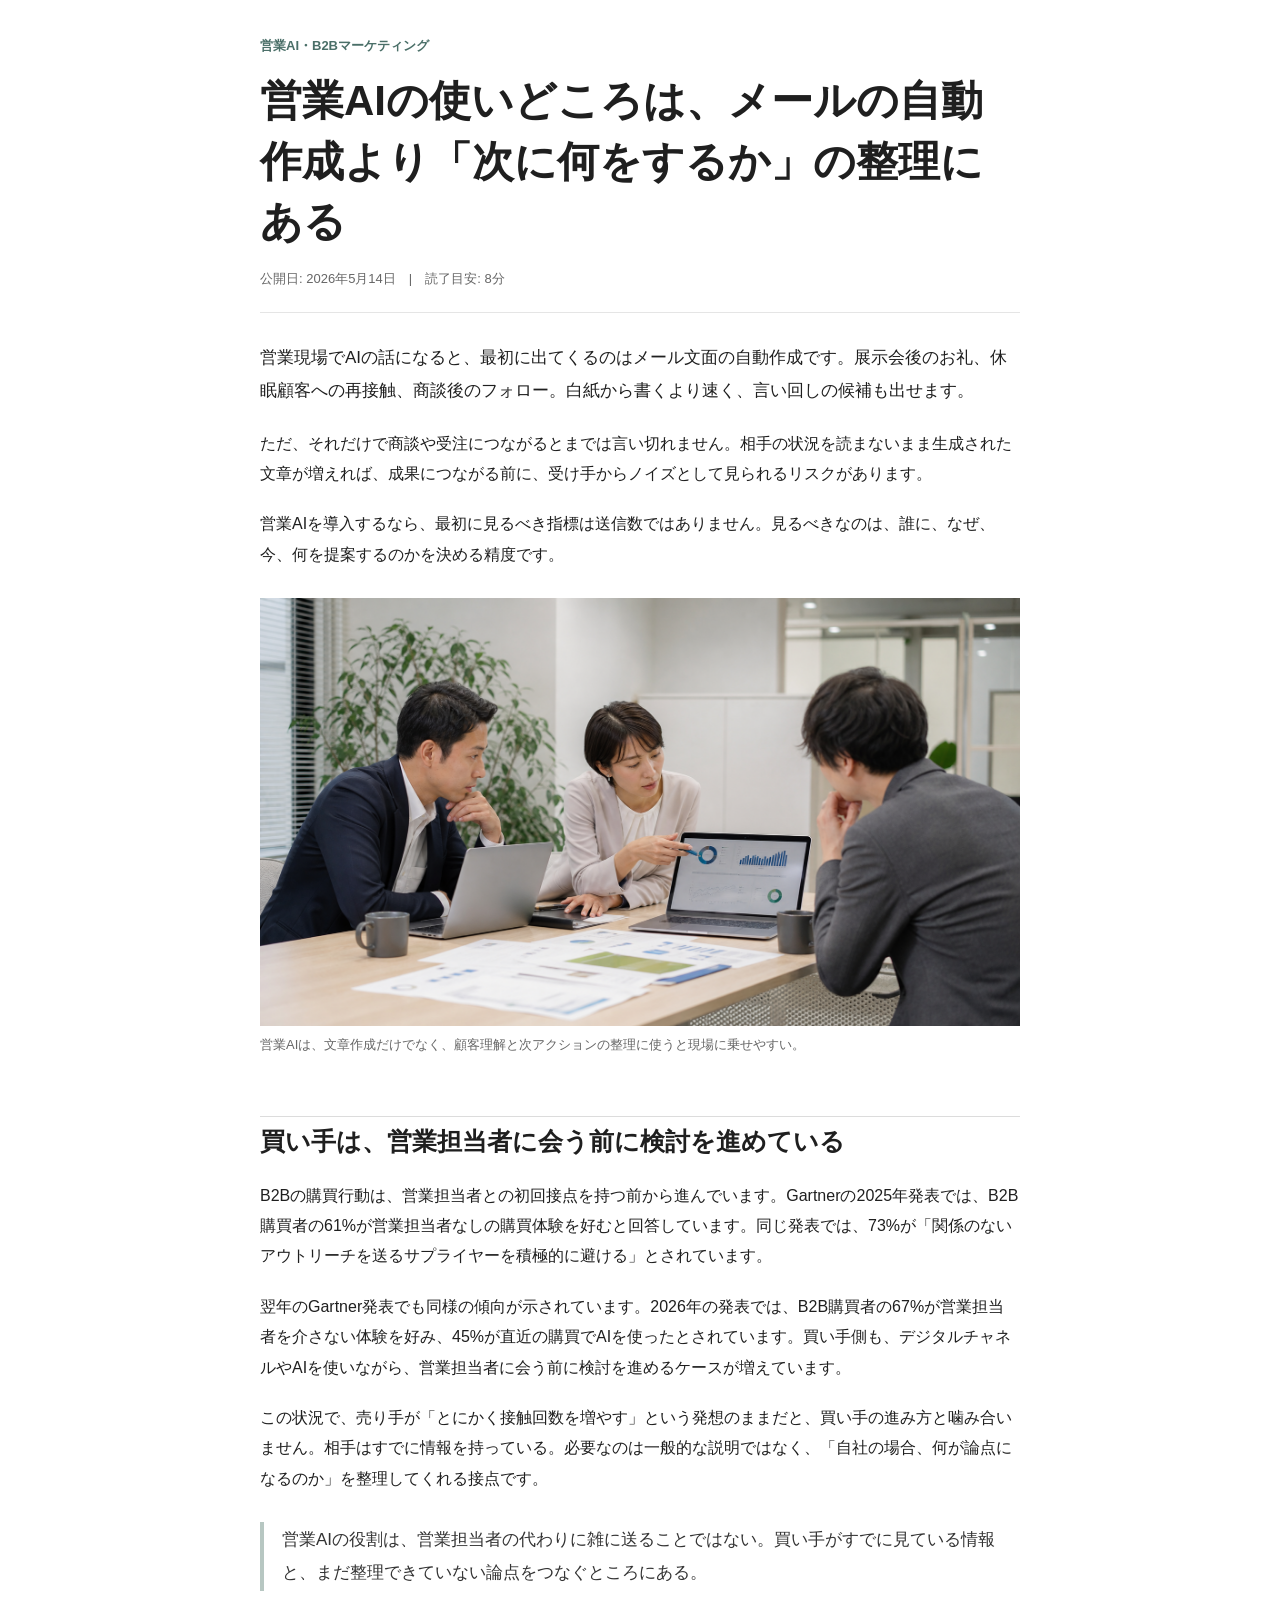
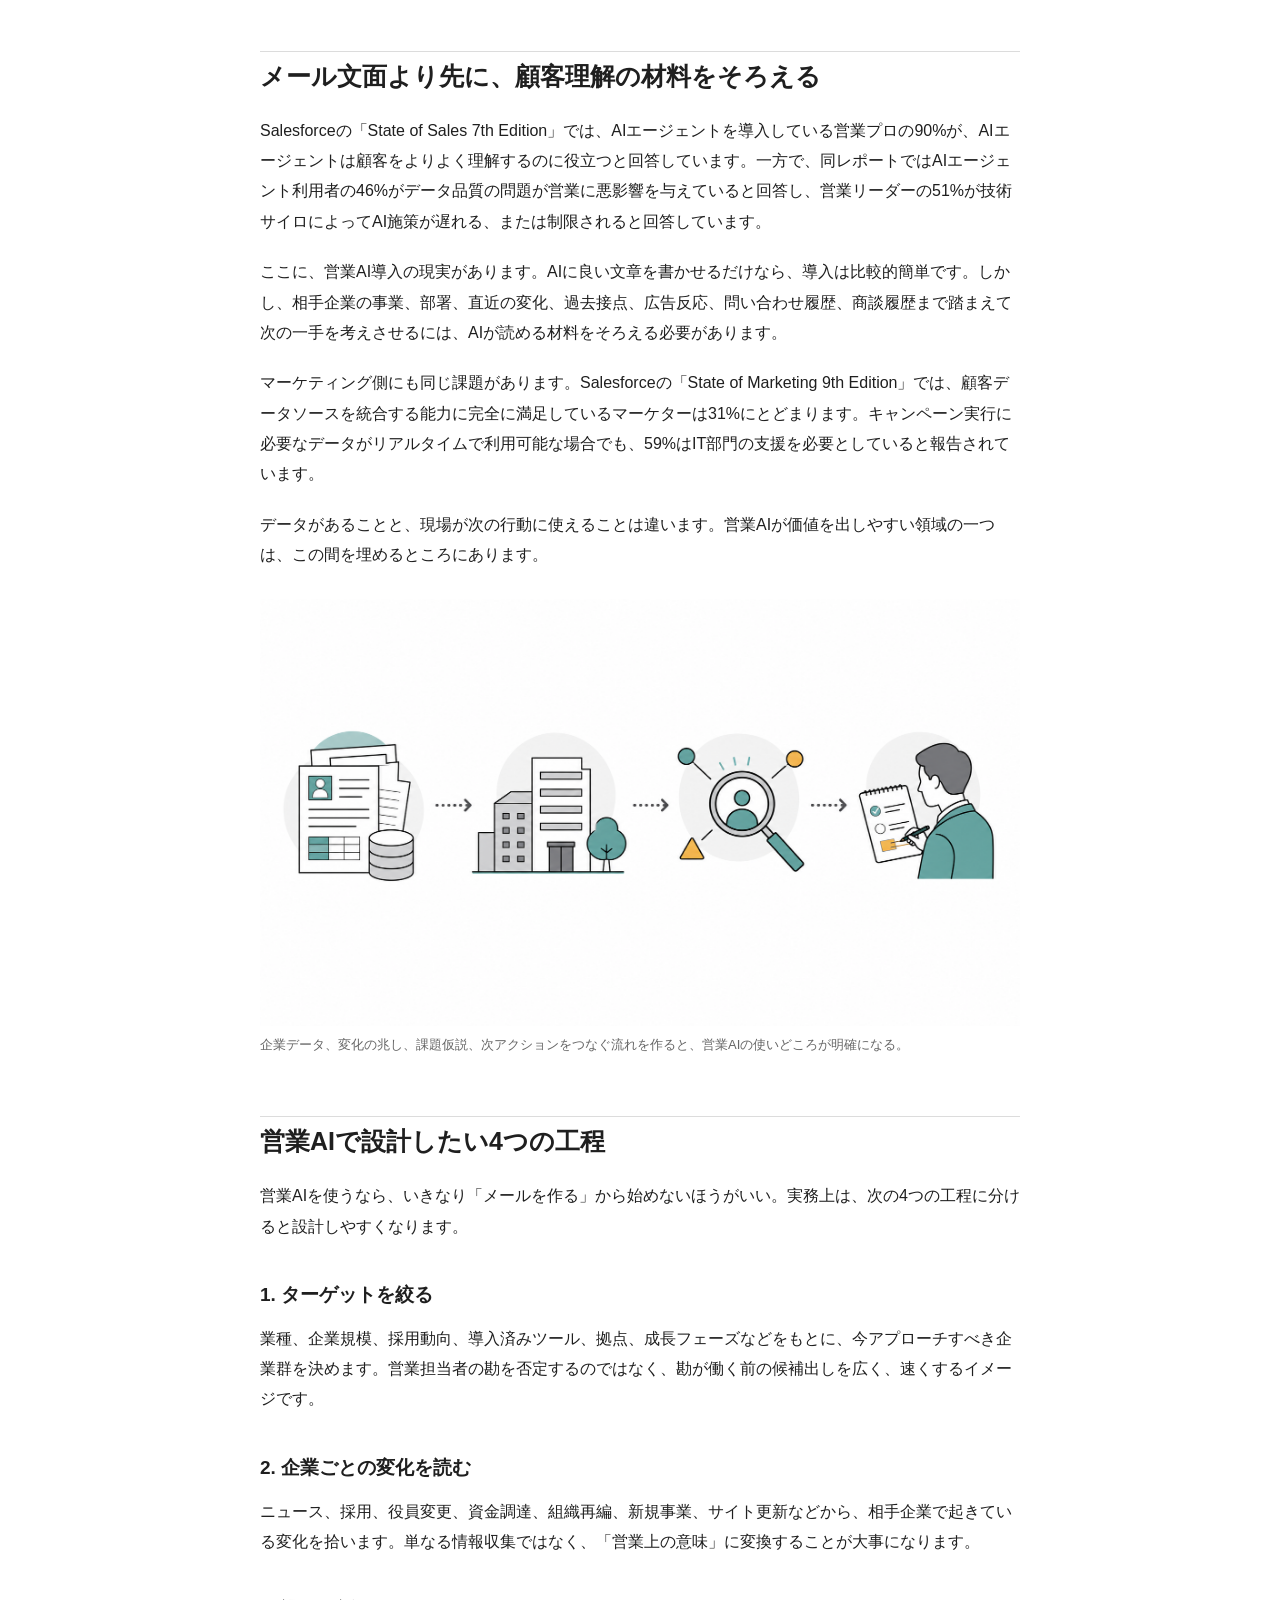
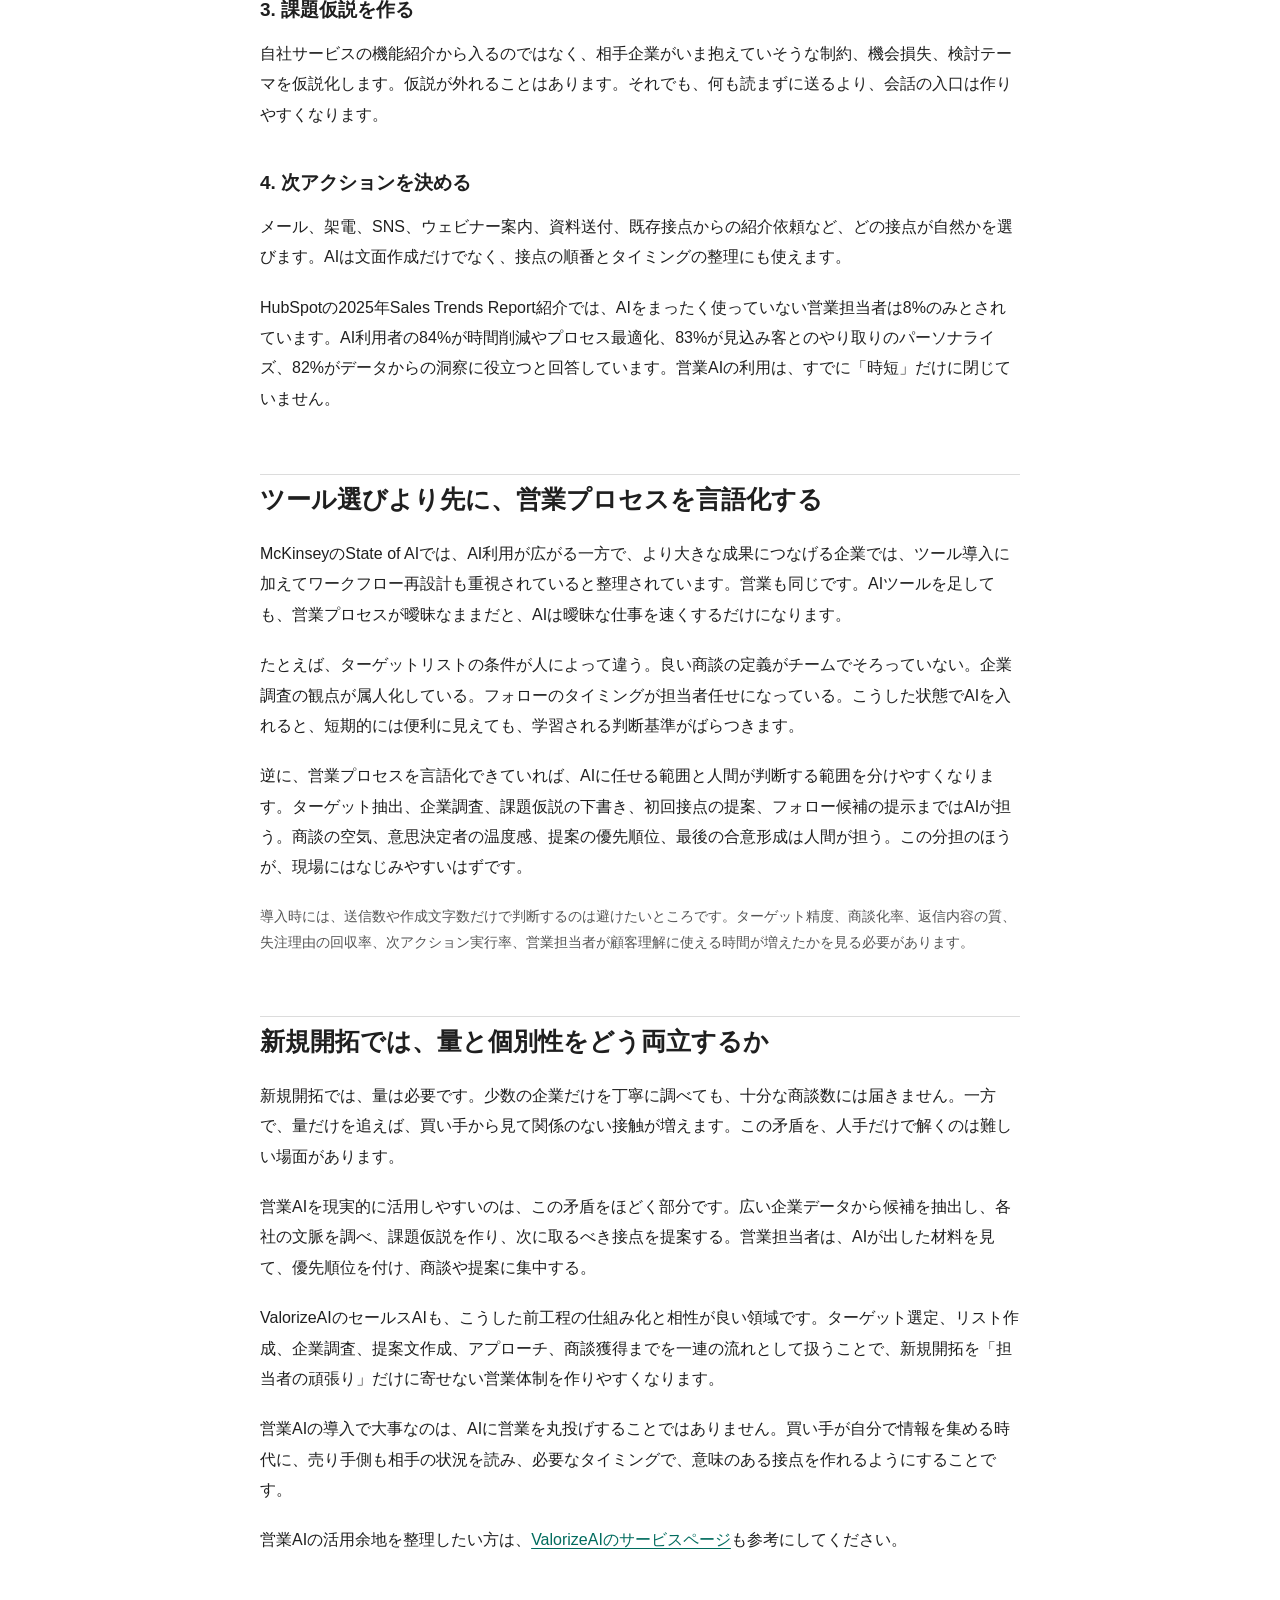
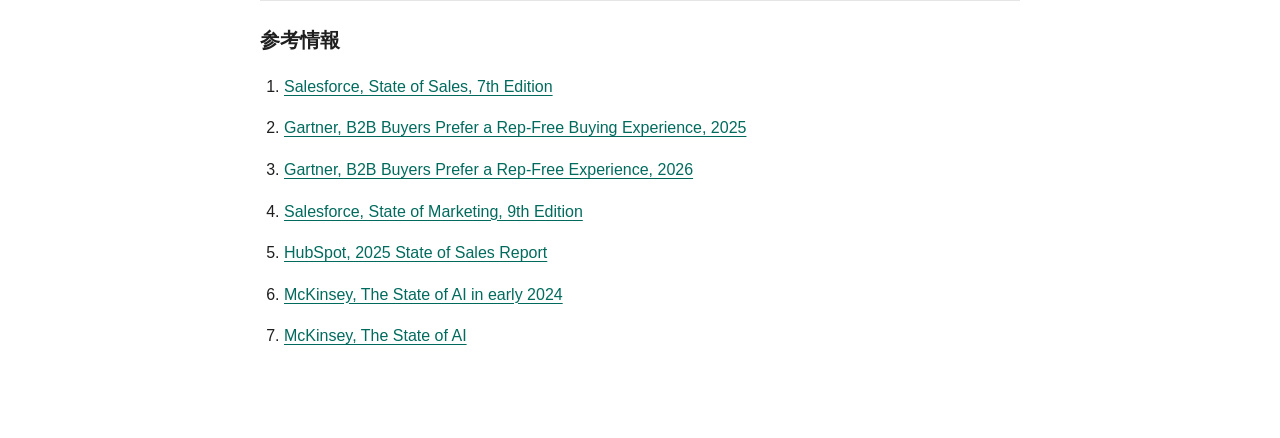
==== articles/01-sales-ai-next-action.html @ db7c1b65 "Add sales AI article site" ====
<!doctype html>
<html lang="ja">
<head>
  <meta charset="utf-8">
  <meta name="viewport" content="width=device-width, initial-scale=1">
  <title>営業AIの使いどころは、メールの自動作成より「次に何をするか」の整理にある</title>
  <meta name="description" content="営業AIをメール自動化だけで捉えると、受け手からノイズとして見られるリスクがある。B2B購買行動、顧客データ、営業プロセスの観点から、実務で使いやすい営業AIの考え方を整理する。">
  <style>
    body {
      margin: 0;
      background: #ffffff;
      color: #1f1f1f;
      font-family: -apple-system, BlinkMacSystemFont, "Hiragino Sans", "Yu Gothic", "YuGothic", Meiryo, sans-serif;
      line-height: 1.9;
      letter-spacing: 0;
    }

    header,
    main {
      width: min(760px, calc(100% - 32px));
      margin: 0 auto;
    }

    header {
      padding: 34px 0 20px;
      border-bottom: 1px solid #e5e5e5;
    }

    .category {
      margin: 0 0 12px;
      color: #4a6f68;
      font-size: 13px;
      font-weight: 700;
    }

    h1 {
      margin: 0;
      font-size: clamp(28px, 4.8vw, 42px);
      line-height: 1.45;
      font-weight: 700;
      letter-spacing: 0;
    }

    .meta {
      margin: 14px 0 0;
      color: #666666;
      font-size: 13px;
    }

    main {
      padding: 28px 0 64px;
    }

    p {
      margin: 0 0 1.25em;
      font-size: 16px;
    }

    .lead {
      font-size: 17px;
      line-height: 1.95;
    }

    h2 {
      margin: 2.4em 0 0.8em;
      padding-top: 0.2em;
      font-size: 25px;
      line-height: 1.55;
      border-top: 1px solid #dcdcdc;
      letter-spacing: 0;
    }

    h3 {
      margin: 2em 0 0.7em;
      font-size: 19px;
      line-height: 1.6;
      letter-spacing: 0;
    }

    figure {
      margin: 28px 0 34px;
    }

    img {
      max-width: 100%;
      height: auto;
      display: block;
    }

    figcaption {
      margin-top: 8px;
      color: #666666;
      font-size: 13px;
      line-height: 1.7;
    }

    blockquote {
      margin: 28px 0;
      padding: 2px 0 2px 18px;
      border-left: 4px solid #b7c7c2;
      color: #333333;
      font-size: 17px;
    }

    ul,
    ol {
      margin: 0 0 1.4em;
      padding-left: 1.5em;
    }

    li {
      margin: 0 0 0.7em;
    }

    a {
      color: #006b5d;
      text-underline-offset: 3px;
    }

    .note {
      color: #555555;
      font-size: 14px;
    }

    .references {
      margin-top: 44px;
      padding-top: 20px;
      border-top: 1px solid #e5e5e5;
    }

    .references h2 {
      margin-top: 0;
      border-top: 0;
      font-size: 20px;
    }
  </style>
</head>
<body>
  <header>
    <p class="category">営業AI・B2Bマーケティング</p>
    <h1>営業AIの使いどころは、メールの自動作成より「次に何をするか」の整理にある</h1>
    <p class="meta">公開日: 2026年5月14日　|　読了目安: 8分</p>
  </header>

  <main>
    <p class="lead">営業現場でAIの話になると、最初に出てくるのはメール文面の自動作成です。展示会後のお礼、休眠顧客への再接触、商談後のフォロー。白紙から書くより速く、言い回しの候補も出せます。</p>

    <p>ただ、それだけで商談や受注につながるとまでは言い切れません。相手の状況を読まないまま生成された文章が増えれば、成果につながる前に、受け手からノイズとして見られるリスクがあります。</p>

    <p>営業AIを導入するなら、最初に見るべき指標は送信数ではありません。見るべきなのは、誰に、なぜ、今、何を提案するのかを決める精度です。</p>

    <figure>
      <img src="../assets/sales-ai-team-review.png" alt="営業とマーケティングの担当者が顧客データを確認しながら次のアクションを検討している様子">
      <figcaption>営業AIは、文章作成だけでなく、顧客理解と次アクションの整理に使うと現場に乗せやすい。</figcaption>
    </figure>

    <h2>買い手は、営業担当者に会う前に検討を進めている</h2>

    <p>B2Bの購買行動は、営業担当者との初回接点を持つ前から進んでいます。Gartnerの2025年発表では、B2B購買者の61%が営業担当者なしの購買体験を好むと回答しています。同じ発表では、73%が「関係のないアウトリーチを送るサプライヤーを積極的に避ける」とされています。</p>

    <p>翌年のGartner発表でも同様の傾向が示されています。2026年の発表では、B2B購買者の67%が営業担当者を介さない体験を好み、45%が直近の購買でAIを使ったとされています。買い手側も、デジタルチャネルやAIを使いながら、営業担当者に会う前に検討を進めるケースが増えています。</p>

    <p>この状況で、売り手が「とにかく接触回数を増やす」という発想のままだと、買い手の進み方と噛み合いません。相手はすでに情報を持っている。必要なのは一般的な説明ではなく、「自社の場合、何が論点になるのか」を整理してくれる接点です。</p>

    <blockquote>
      営業AIの役割は、営業担当者の代わりに雑に送ることではない。買い手がすでに見ている情報と、まだ整理できていない論点をつなぐところにある。
    </blockquote>

    <h2>メール文面より先に、顧客理解の材料をそろえる</h2>

    <p>Salesforceの「State of Sales 7th Edition」では、AIエージェントを導入している営業プロの90%が、AIエージェントは顧客をよりよく理解するのに役立つと回答しています。一方で、同レポートではAIエージェント利用者の46%がデータ品質の問題が営業に悪影響を与えていると回答し、営業リーダーの51%が技術サイロによってAI施策が遅れる、または制限されると回答しています。</p>

    <p>ここに、営業AI導入の現実があります。AIに良い文章を書かせるだけなら、導入は比較的簡単です。しかし、相手企業の事業、部署、直近の変化、過去接点、広告反応、問い合わせ履歴、商談履歴まで踏まえて次の一手を考えさせるには、AIが読める材料をそろえる必要があります。</p>

    <p>マーケティング側にも同じ課題があります。Salesforceの「State of Marketing 9th Edition」では、顧客データソースを統合する能力に完全に満足しているマーケターは31%にとどまります。キャンペーン実行に必要なデータがリアルタイムで利用可能な場合でも、59%はIT部門の支援を必要としていると報告されています。</p>

    <p>データがあることと、現場が次の行動に使えることは違います。営業AIが価値を出しやすい領域の一つは、この間を埋めるところにあります。</p>

    <figure>
      <img src="../assets/sales-ai-action-flow.png" alt="企業データから変化の兆しを読み、課題仮説と次の営業アクションにつなげる流れ">
      <figcaption>企業データ、変化の兆し、課題仮説、次アクションをつなぐ流れを作ると、営業AIの使いどころが明確になる。</figcaption>
    </figure>

    <h2>営業AIで設計したい4つの工程</h2>

    <p>営業AIを使うなら、いきなり「メールを作る」から始めないほうがいい。実務上は、次の4つの工程に分けると設計しやすくなります。</p>

    <h3>1. ターゲットを絞る</h3>
    <p>業種、企業規模、採用動向、導入済みツール、拠点、成長フェーズなどをもとに、今アプローチすべき企業群を決めます。営業担当者の勘を否定するのではなく、勘が働く前の候補出しを広く、速くするイメージです。</p>

    <h3>2. 企業ごとの変化を読む</h3>
    <p>ニュース、採用、役員変更、資金調達、組織再編、新規事業、サイト更新などから、相手企業で起きている変化を拾います。単なる情報収集ではなく、「営業上の意味」に変換することが大事になります。</p>

    <h3>3. 課題仮説を作る</h3>
    <p>自社サービスの機能紹介から入るのではなく、相手企業がいま抱えていそうな制約、機会損失、検討テーマを仮説化します。仮説が外れることはあります。それでも、何も読まずに送るより、会話の入口は作りやすくなります。</p>

    <h3>4. 次アクションを決める</h3>
    <p>メール、架電、SNS、ウェビナー案内、資料送付、既存接点からの紹介依頼など、どの接点が自然かを選びます。AIは文面作成だけでなく、接点の順番とタイミングの整理にも使えます。</p>

    <p>HubSpotの2025年Sales Trends Report紹介では、AIをまったく使っていない営業担当者は8%のみとされています。AI利用者の84%が時間削減やプロセス最適化、83%が見込み客とのやり取りのパーソナライズ、82%がデータからの洞察に役立つと回答しています。営業AIの利用は、すでに「時短」だけに閉じていません。</p>

    <h2>ツール選びより先に、営業プロセスを言語化する</h2>

    <p>McKinseyのState of AIでは、AI利用が広がる一方で、より大きな成果につなげる企業では、ツール導入に加えてワークフロー再設計も重視されていると整理されています。営業も同じです。AIツールを足しても、営業プロセスが曖昧なままだと、AIは曖昧な仕事を速くするだけになります。</p>

    <p>たとえば、ターゲットリストの条件が人によって違う。良い商談の定義がチームでそろっていない。企業調査の観点が属人化している。フォローのタイミングが担当者任せになっている。こうした状態でAIを入れると、短期的には便利に見えても、学習される判断基準がばらつきます。</p>

    <p>逆に、営業プロセスを言語化できていれば、AIに任せる範囲と人間が判断する範囲を分けやすくなります。ターゲット抽出、企業調査、課題仮説の下書き、初回接点の提案、フォロー候補の提示まではAIが担う。商談の空気、意思決定者の温度感、提案の優先順位、最後の合意形成は人間が担う。この分担のほうが、現場にはなじみやすいはずです。</p>

    <p class="note">導入時には、送信数や作成文字数だけで判断するのは避けたいところです。ターゲット精度、商談化率、返信内容の質、失注理由の回収率、次アクション実行率、営業担当者が顧客理解に使える時間が増えたかを見る必要があります。</p>

    <h2>新規開拓では、量と個別性をどう両立するか</h2>

    <p>新規開拓では、量は必要です。少数の企業だけを丁寧に調べても、十分な商談数には届きません。一方で、量だけを追えば、買い手から見て関係のない接触が増えます。この矛盾を、人手だけで解くのは難しい場面があります。</p>

    <p>営業AIを現実的に活用しやすいのは、この矛盾をほどく部分です。広い企業データから候補を抽出し、各社の文脈を調べ、課題仮説を作り、次に取るべき接点を提案する。営業担当者は、AIが出した材料を見て、優先順位を付け、商談や提案に集中する。</p>

    <p>ValorizeAIのセールスAIも、こうした前工程の仕組み化と相性が良い領域です。ターゲット選定、リスト作成、企業調査、提案文作成、アプローチ、商談獲得までを一連の流れとして扱うことで、新規開拓を「担当者の頑張り」だけに寄せない営業体制を作りやすくなります。</p>

    <p>営業AIの導入で大事なのは、AIに営業を丸投げすることではありません。買い手が自分で情報を集める時代に、売り手側も相手の状況を読み、必要なタイミングで、意味のある接点を作れるようにすることです。</p>

    <p>営業AIの活用余地を整理したい方は、<a href="https://sales-ai.valorize-ai.com/">ValorizeAIのサービスページ</a>も参考にしてください。</p>

    <section class="references">
      <h2>参考情報</h2>
      <ol>
        <li><a href="https://www.salesforce.com/en-us/wp-content/uploads/sites/4/documents/reports/sales/salesforce-state-of-sales-report-2026.pdf">Salesforce, State of Sales, 7th Edition</a></li>
        <li><a href="https://www.gartner.com/en/newsroom/press-releases/2025-06-25-gartner-sales-survey-finds-61-percent-of-b2b-buyers-prefer-a-rep-free-buying-experience">Gartner, B2B Buyers Prefer a Rep-Free Buying Experience, 2025</a></li>
        <li><a href="https://www.gartner.com/en/newsroom/press-releases/2026-03-09-gartner-sales-survey-finds-67-percent-of-b2b-buyers-prefer-a-rep-free-experience">Gartner, B2B Buyers Prefer a Rep-Free Experience, 2026</a></li>
        <li><a href="https://www.salesforce.com/content/dam/web/en_us/www/documents/marketingcloud/S-MC-State-of-Marketing-Report-9th-Edition-c.pdf">Salesforce, State of Marketing, 9th Edition</a></li>
        <li><a href="https://blog.hubspot.com/sales/hubspot-sales-strategy-report">HubSpot, 2025 State of Sales Report</a></li>
        <li><a href="https://www.mckinsey.com/capabilities/quantumblack/our-insights/the-state-of-ai-2024">McKinsey, The State of AI in early 2024</a></li>
        <li><a href="https://www.mckinsey.com/capabilities/quantumblack/our-insights/the-state-of-ai">McKinsey, The State of AI</a></li>
      </ol>
    </section>
  </main>
</body>
</html>
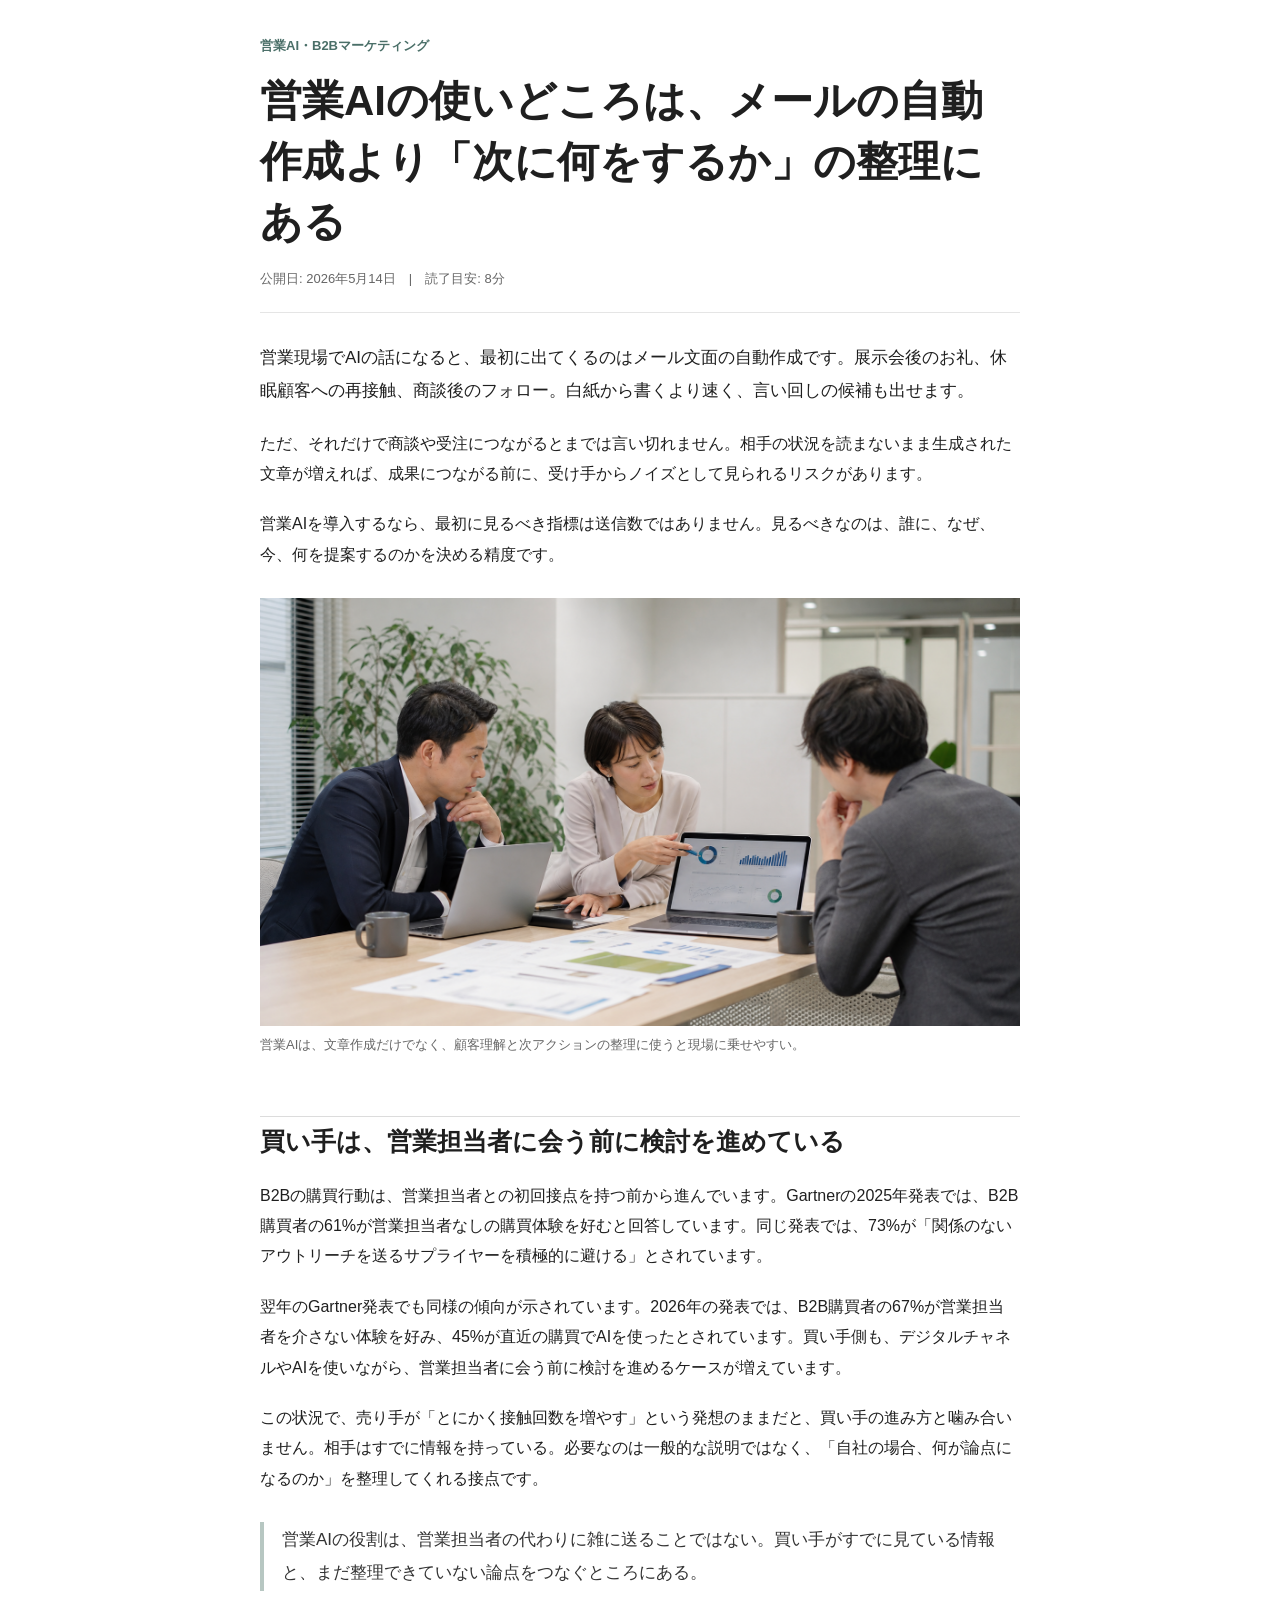
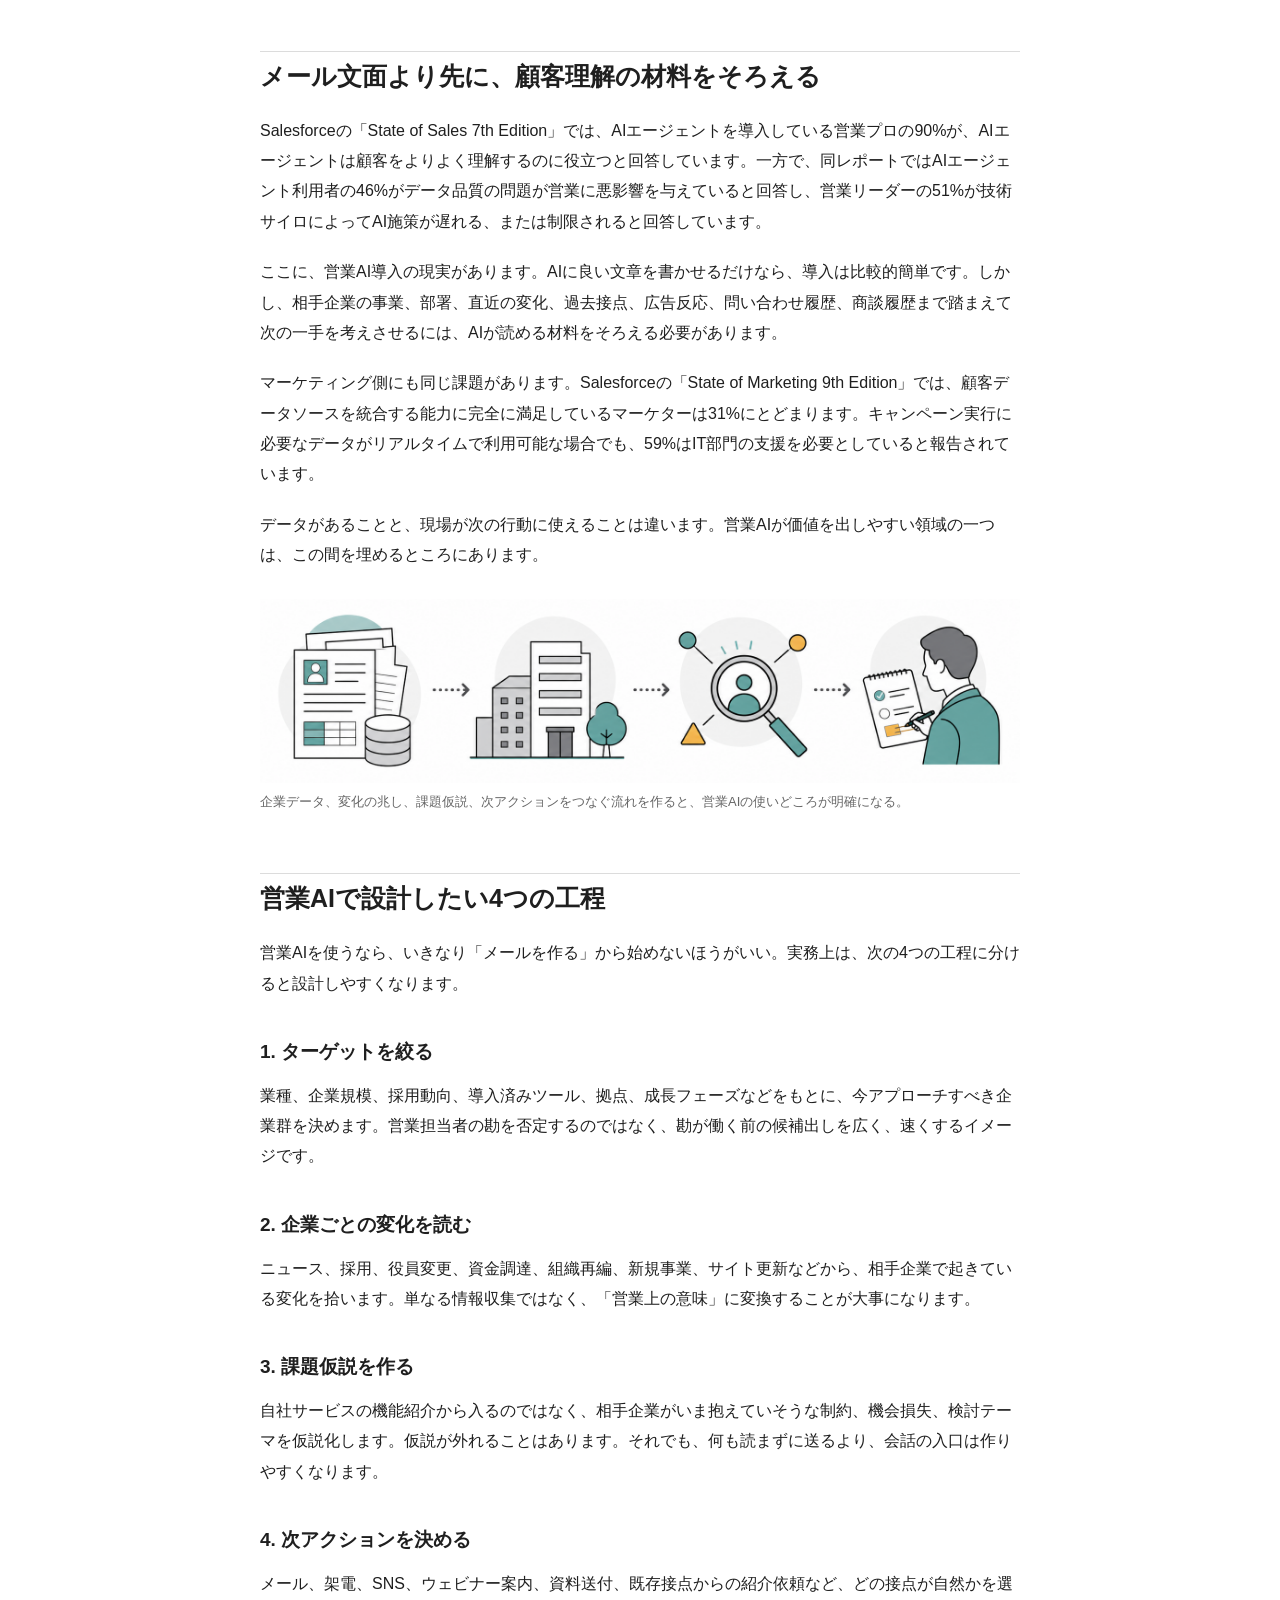
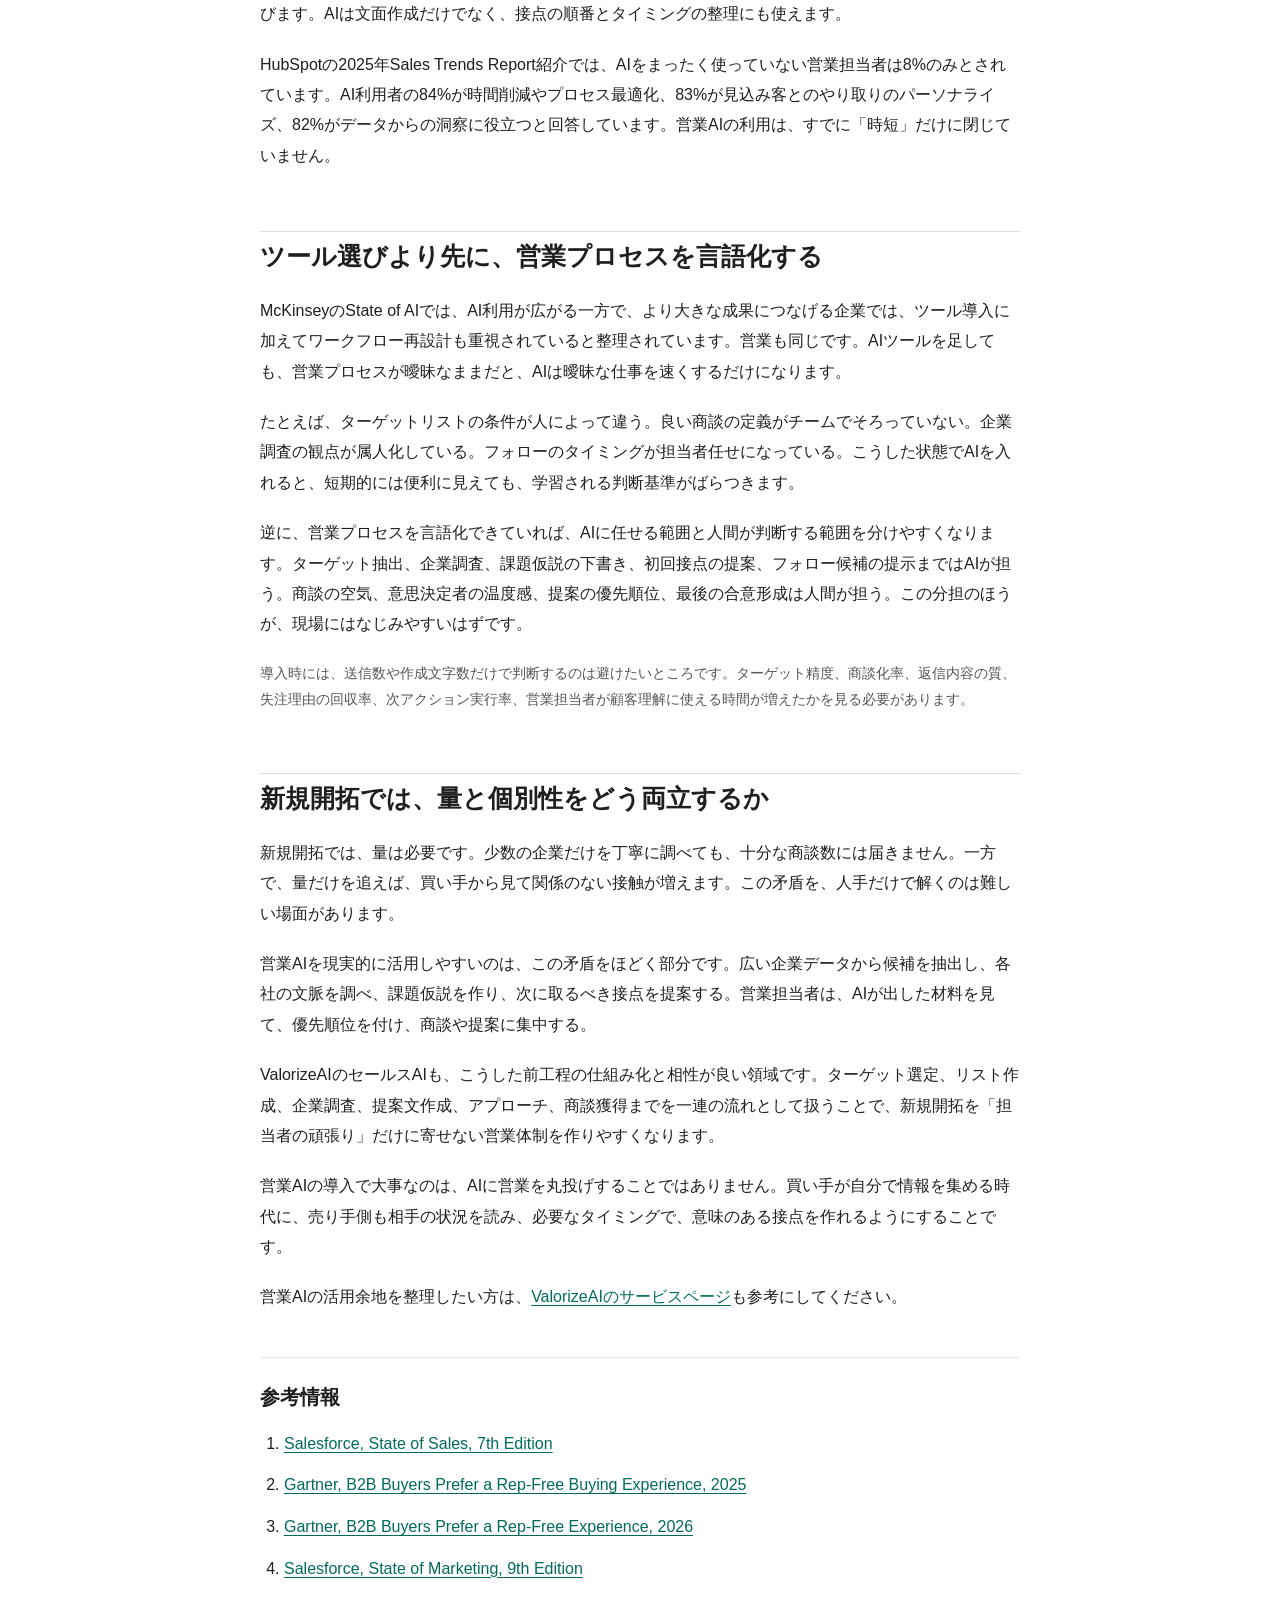
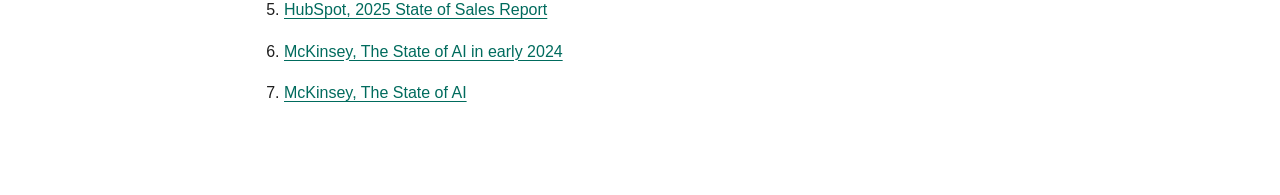
==== commit a3a49753: "Switch article tracking to Markdown 2026-05-20" ====
--- a/articles/01-sales-ai-next-action.html
+++ b/articles/01-sales-ai-next-action.html
@@ -1,6 +1,7 @@
 <!doctype html>
 <html lang="ja">
 <head>
+  <meta name="robots" content="noindex, nofollow">
   <meta charset="utf-8">
   <meta name="viewport" content="width=device-width, initial-scale=1">
   <title>営業AIの使いどころは、メールの自動作成より「次に何をするか」の整理にある</title>
